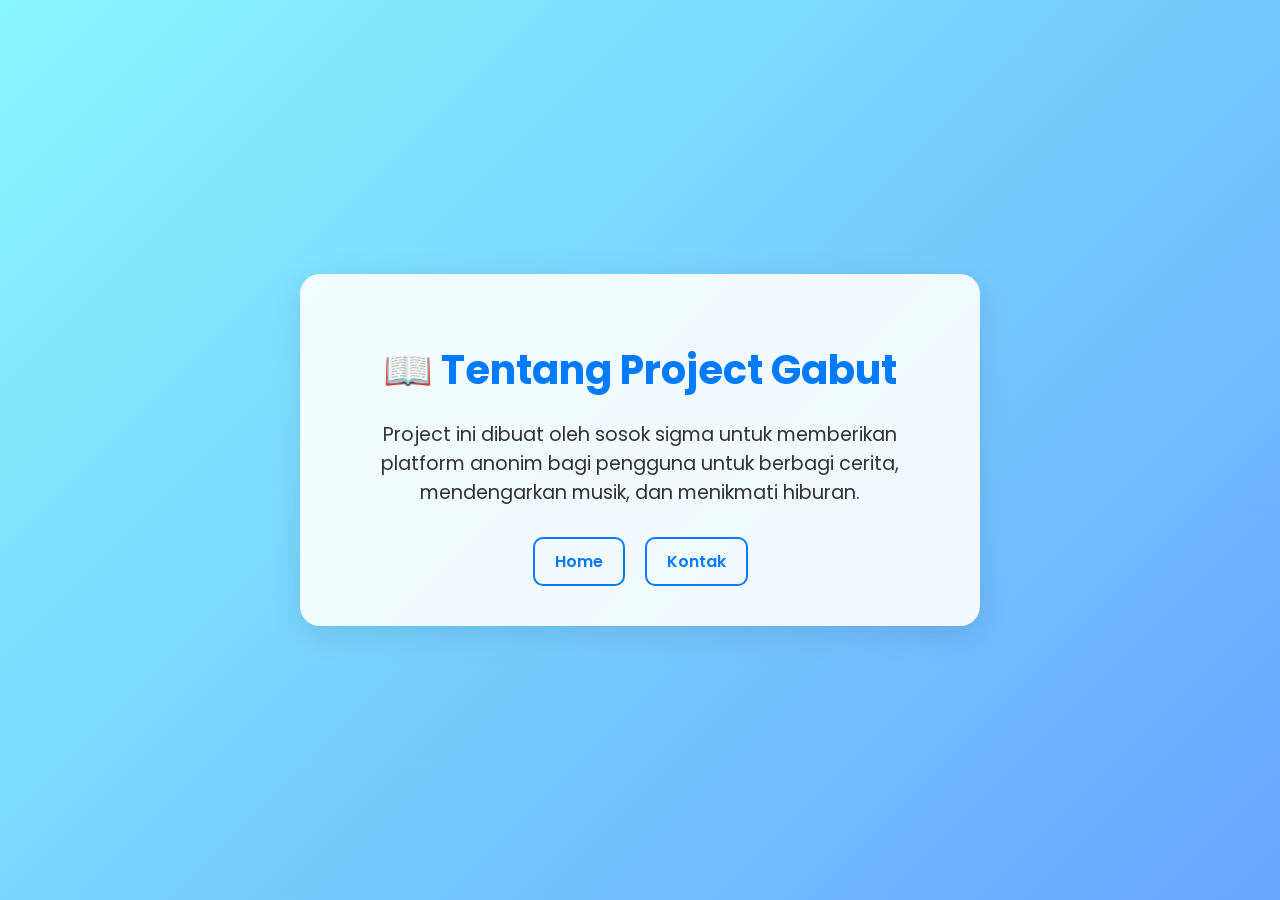
==== about.html @ a97febc4 "Add about and contact pages, update navigation links" ====
<!DOCTYPE html>
<html lang="id">
<head>
  <meta charset="UTF-8">
  <meta name="viewport" content="width=device-width, initial-scale=1.0">
  <title>About - Project Gabut</title>
  <link href="https://fonts.googleapis.com/css2?family=Poppins:wght@400;600&display=swap" rel="stylesheet">
  <style>
    body {
      font-family: "Poppins", sans-serif;
      background: linear-gradient(135deg, #89f7fe, #66a6ff);
      color: #333;
      display: flex;
      justify-content: center;
      align-items: center;
      min-height: 100vh;
      margin: 0;
      text-align: center;
    }
    .about-container {
      background: rgba(255, 255, 255, 0.9);
      padding: 40px;
      border-radius: 20px;
      box-shadow: 0 8px 32px rgba(0, 0, 0, 0.1);
      max-width: 600px;
      width: 90%;
    }
    h1 {
      color: #007bff;
      font-size: 2.5em;
      margin-bottom: 20px;
    }
    p {
      font-size: 1.2em;
      margin-bottom: 30px;
    }
    .nav-links {
      display: flex;
      justify-content: center;
      gap: 20px;
      flex-wrap: wrap;
    }
    .nav-links a {
      text-decoration: none;
      color: #007bff;
      font-weight: 600;
      padding: 10px 20px;
      border: 2px solid #007bff;
      border-radius: 10px;
      transition: all 0.3s ease;
    }
    .nav-links a:hover {
      background: #007bff;
      color: white;
    }
  </style>
</head>
<body>
  <div class="about-container">
    <h1>📖 Tentang Project Gabut</h1>
    <p>Project ini dibuat oleh sosok sigma untuk memberikan platform anonim bagi pengguna untuk berbagi cerita, mendengarkan musik, dan menikmati hiburan.</p>
    <div class="nav-links">
      <a href="home.html">Home</a>
      <a href="contact.html">Kontak</a>
    </div>
  </div>
</body>
</html>
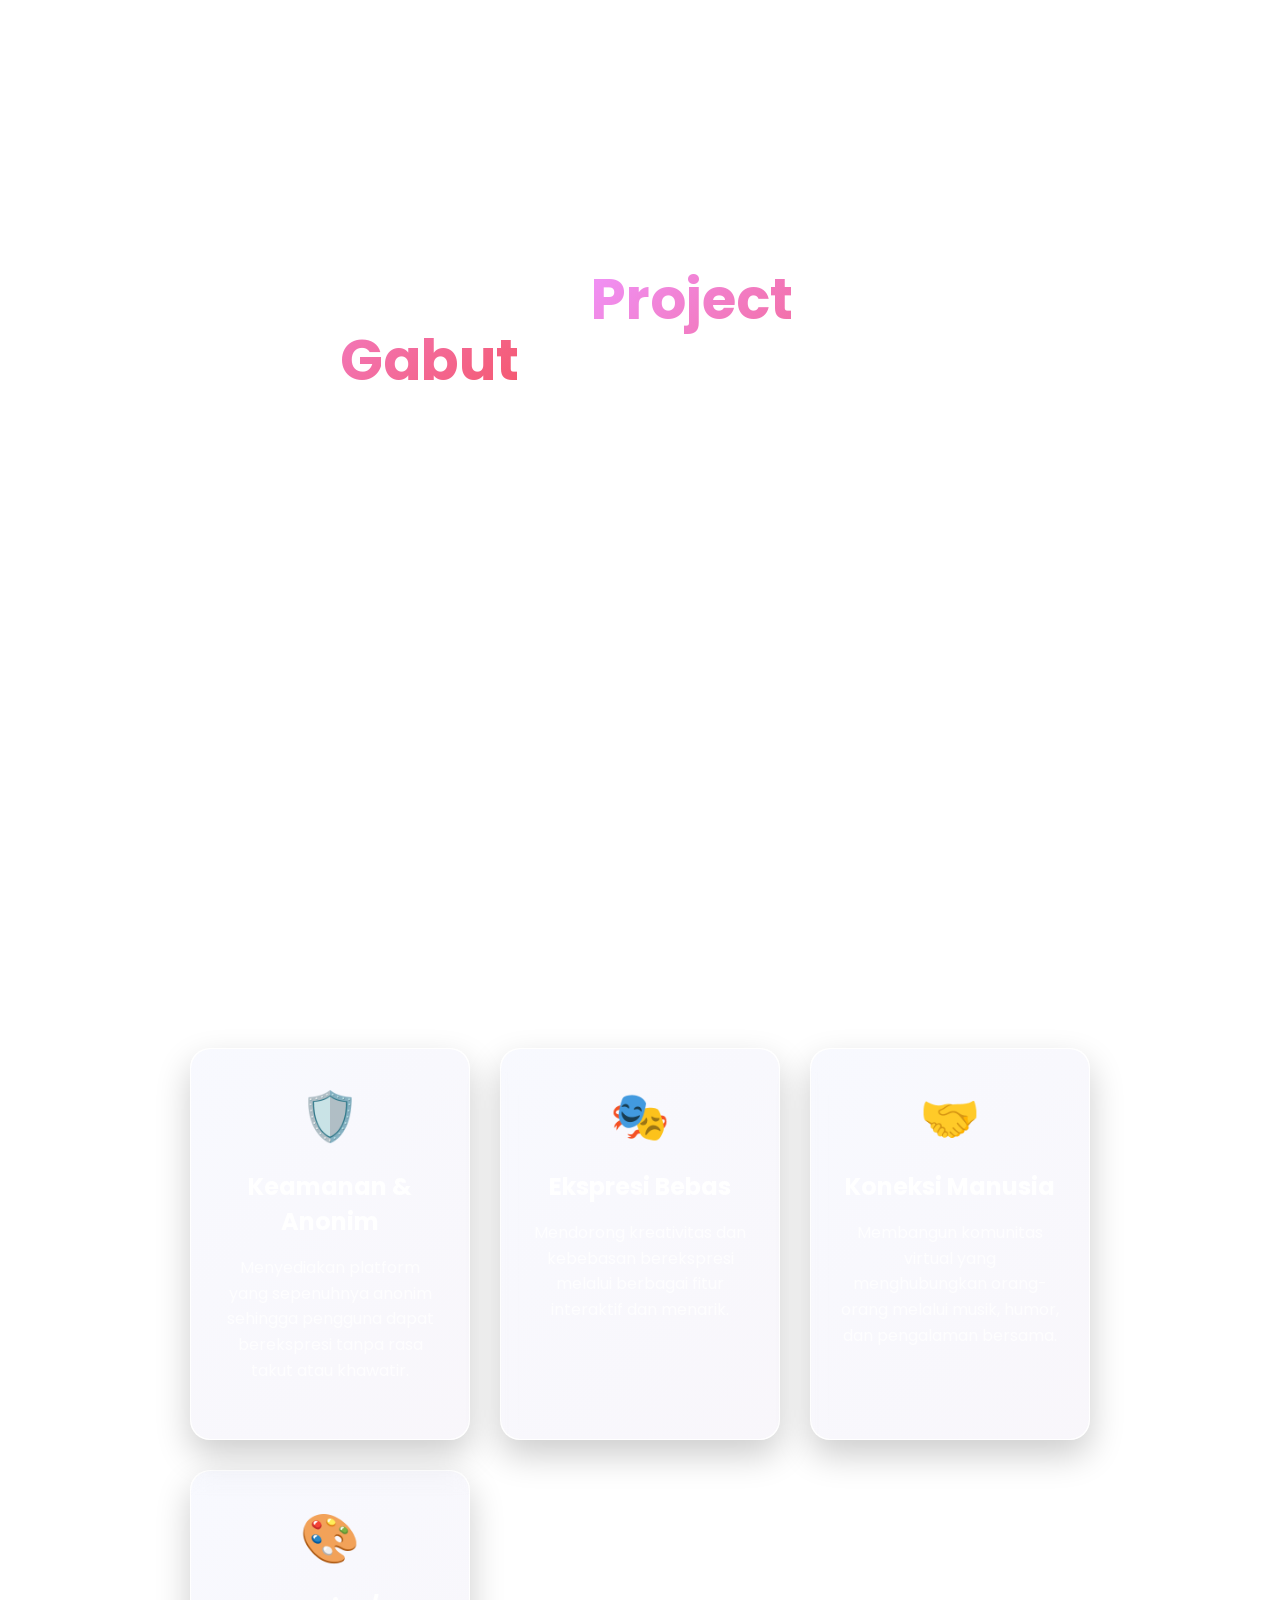
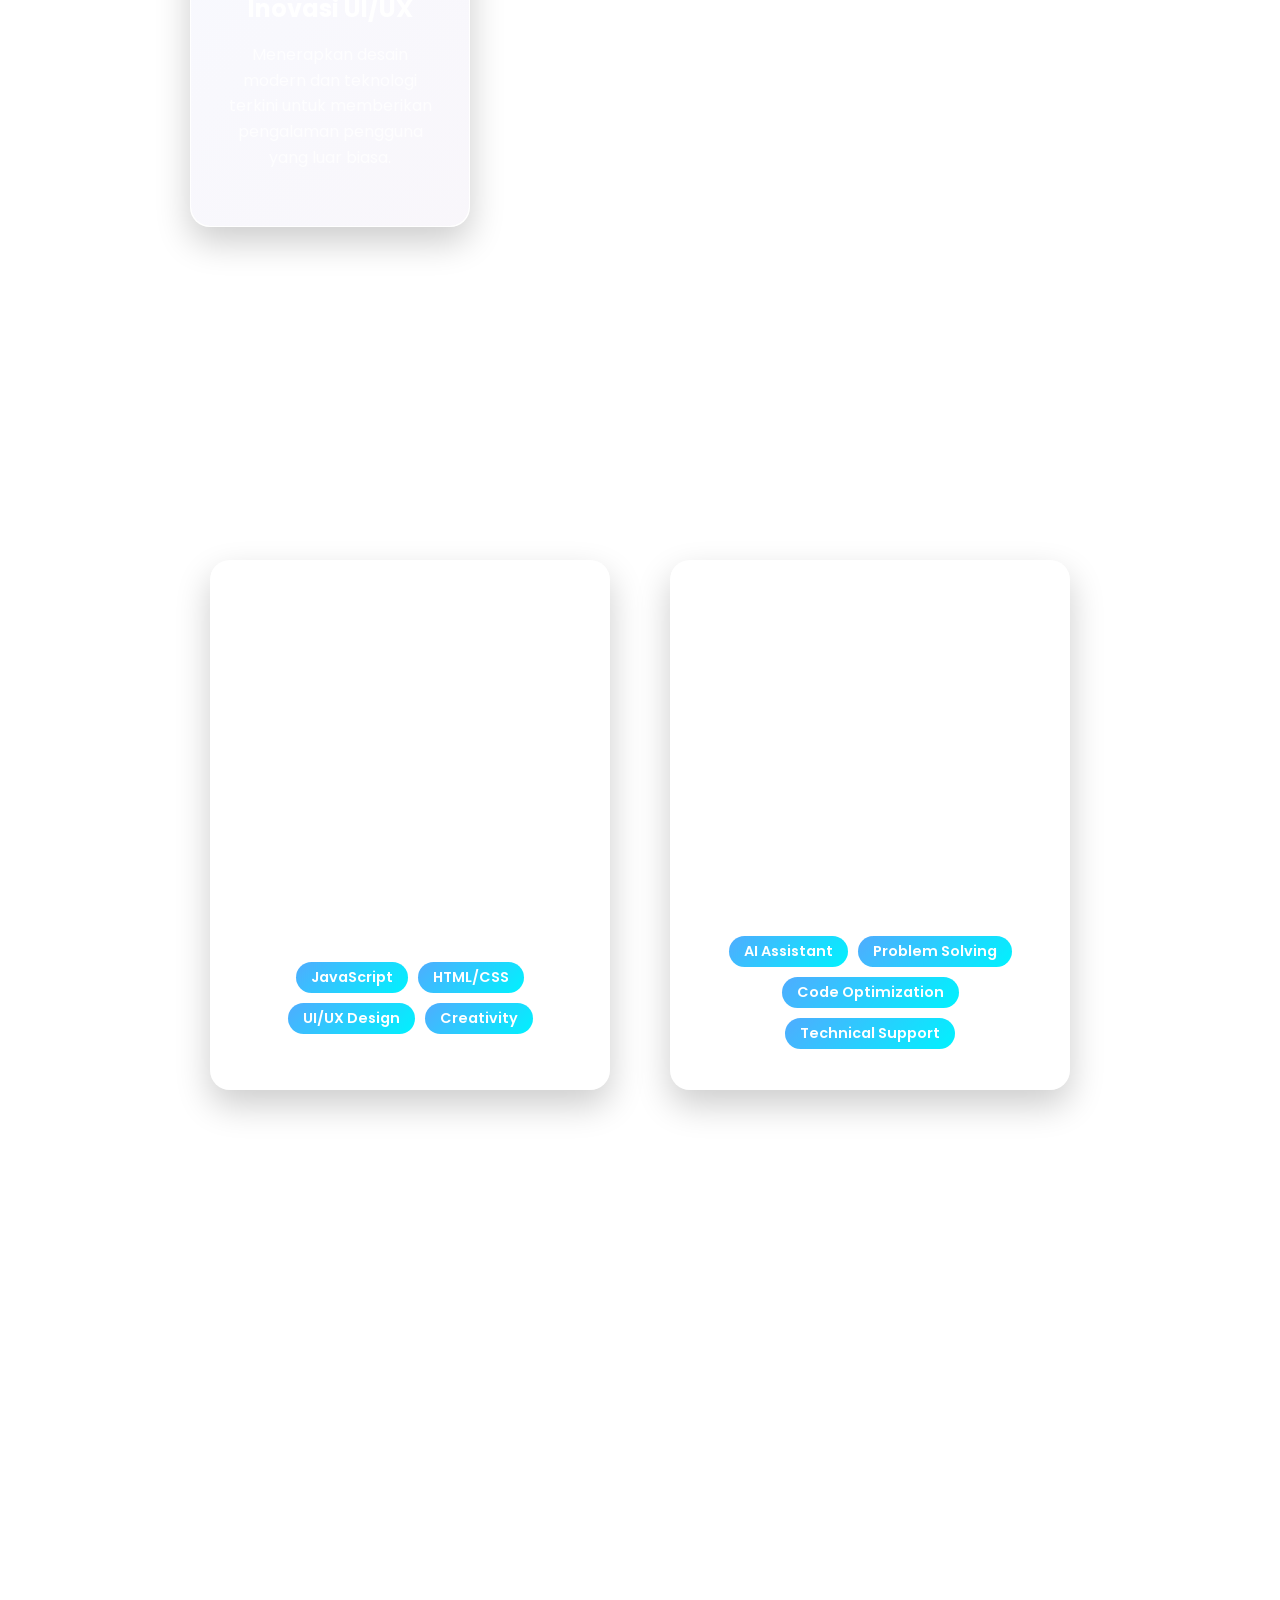
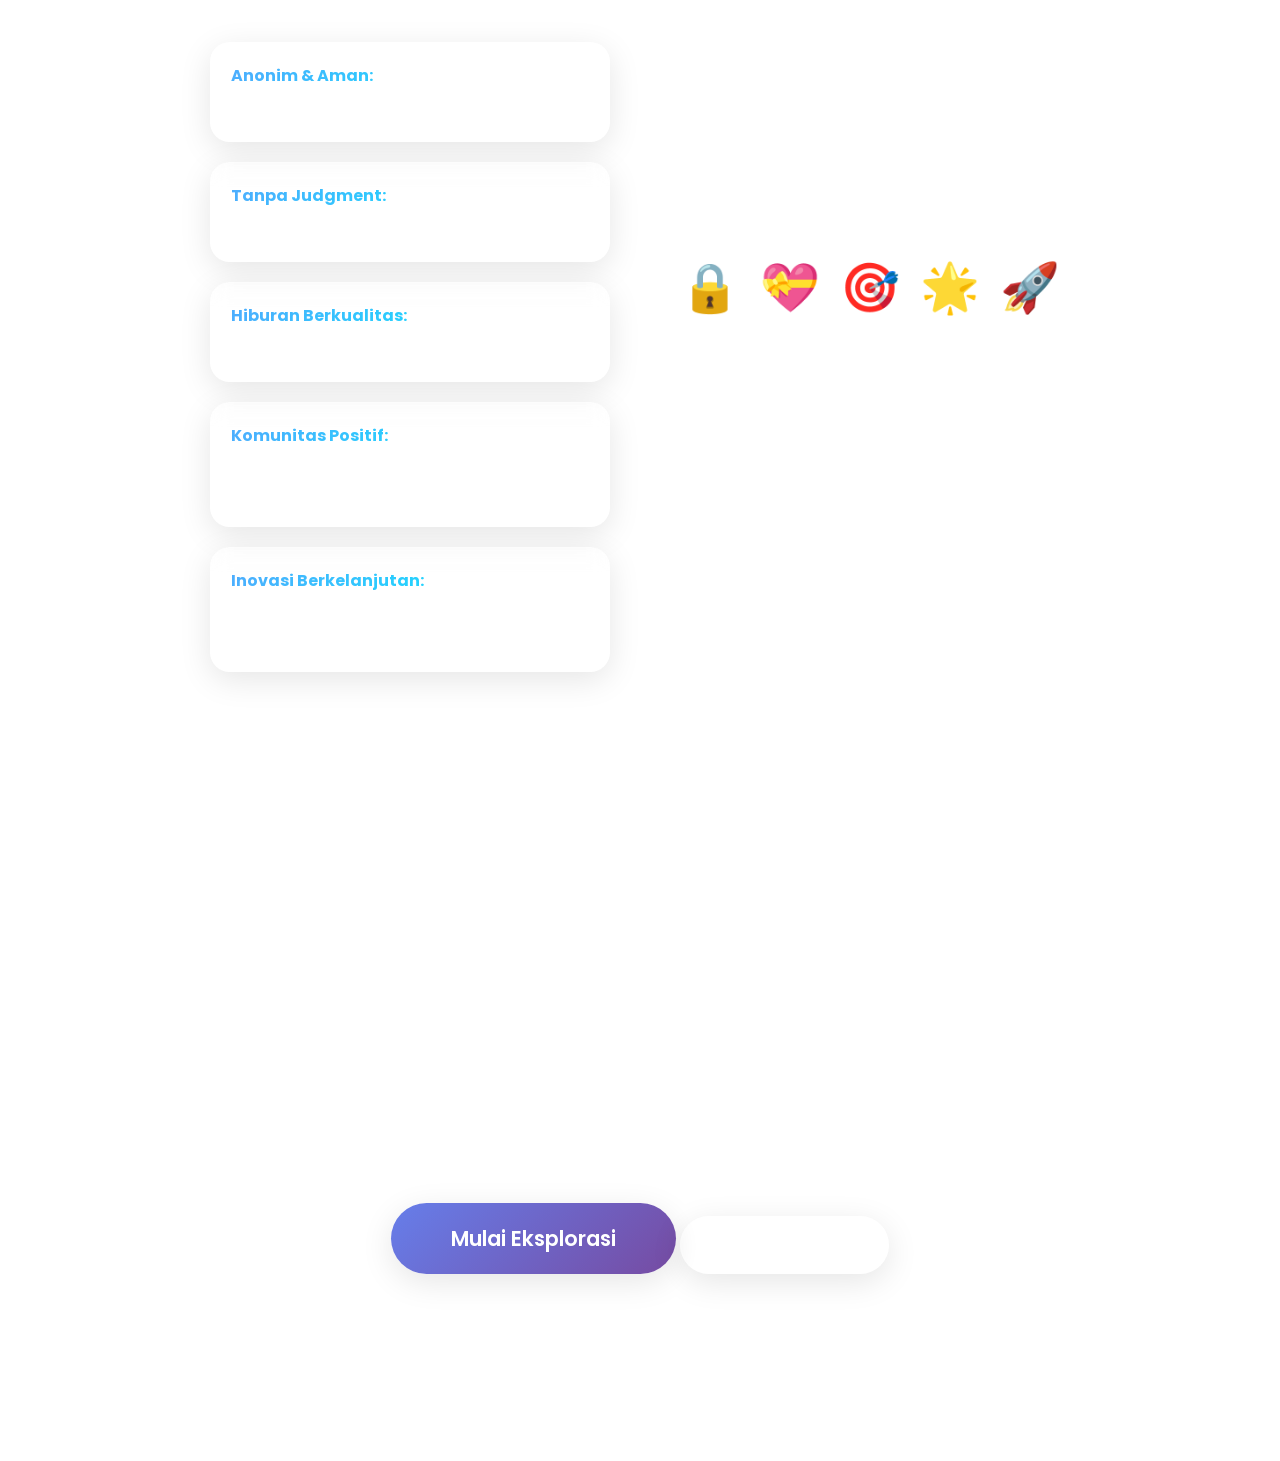
==== commit 13748293: "Update project with new pages" ====
--- a/about.html
+++ b/about.html
@@ -5,64 +5,209 @@
   <meta name="viewport" content="width=device-width, initial-scale=1.0">
   <title>About - Project Gabut</title>
   <link href="https://fonts.googleapis.com/css2?family=Poppins:wght@400;600&display=swap" rel="stylesheet">
-  <style>
-    body {
-      font-family: "Poppins", sans-serif;
-      background: linear-gradient(135deg, #89f7fe, #66a6ff);
-      color: #333;
-      display: flex;
-      justify-content: center;
-      align-items: center;
-      min-height: 100vh;
-      margin: 0;
-      text-align: center;
-    }
-    .about-container {
-      background: rgba(255, 255, 255, 0.9);
-      padding: 40px;
-      border-radius: 20px;
-      box-shadow: 0 8px 32px rgba(0, 0, 0, 0.1);
-      max-width: 600px;
-      width: 90%;
-    }
-    h1 {
-      color: #007bff;
-      font-size: 2.5em;
-      margin-bottom: 20px;
-    }
-    p {
-      font-size: 1.2em;
-      margin-bottom: 30px;
-    }
-    .nav-links {
-      display: flex;
-      justify-content: center;
-      gap: 20px;
-      flex-wrap: wrap;
-    }
-    .nav-links a {
-      text-decoration: none;
-      color: #007bff;
-      font-weight: 600;
-      padding: 10px 20px;
-      border: 2px solid #007bff;
-      border-radius: 10px;
-      transition: all 0.3s ease;
-    }
-    .nav-links a:hover {
-      background: #007bff;
-      color: white;
-    }
-  </style>
+  <link rel="stylesheet" href="styles.css">
 </head>
 <body>
-  <div class="about-container">
-    <h1>📖 Tentang Project Gabut</h1>
-    <p>Project ini dibuat oleh sosok sigma untuk memberikan platform anonim bagi pengguna untuk berbagi cerita, mendengarkan musik, dan menikmati hiburan.</p>
-    <div class="nav-links">
-      <a href="home.html">Home</a>
-      <a href="contact.html">Kontak</a>
+  <!-- Background Video -->
+  <video id="bg-video" autoplay muted loop style="display: none;">
+    <source src="Videos/kntl.webm" type="video/webm">
+    <source src="Videos/kntl.mp4" type="video/mp4">
+  </video>
+
+  <!-- Background Music -->
+  <audio id="bg-music" loop autoplay style="display: none;">
+    <source src="Music/DJ MALU MALU BOY.mp3" type="audio/mpeg">
+  </audio>
+
+  <!-- Floating Particles -->
+  <div class="particles">
+    <div class="particle"></div>
+    <div class="particle"></div>
+    <div class="particle"></div>
+    <div class="particle"></div>
+    <div class="particle"></div>
+    <div class="particle"></div>
+    <div class="particle"></div>
+    <div class="particle"></div>
+    <div class="particle"></div>
+    <div class="particle"></div>
+  </div>
+
+  <div class="container">
+    <!-- Hero Section -->
+    <div class="about-hero">
+      <div class="about-hero-content">
+        <h1 class="about-hero-title">Tentang <span class="highlight">Project Gabut</span></h1>
+        <p class="about-hero-subtitle">Platform anonim untuk curhat, musik, dan hiburan. Temukan tempat untuk berekspresi bebas!</p>
+      </div>
     </div>
+
+    <!-- Navigation -->
+    <nav class="main-nav">
+      <ul>
+        <li><a href="home.html">Home</a></li>
+        <li><a href="index.html">Aplikasi Utama</a></li>
+        <li><a href="games.html">Games</a></li>
+        <li><a href="contact.html">Kontak</a></li>
+      </ul>
+    </nav>
+
+    <!-- Mission Section -->
+    <section class="mission-section">
+      <h2>Misi Kami</h2>
+      <div class="mission-cards">
+        <div class="mission-card">
+          <div class="mission-icon">🛡️</div>
+          <h3>Keamanan & Anonim</h3>
+          <p>Menyediakan platform yang sepenuhnya anonim sehingga pengguna dapat berekspresi tanpa rasa takut atau khawatir.</p>
+        </div>
+        <div class="mission-card">
+          <div class="mission-icon">🎭</div>
+          <h3>Ekspresi Bebas</h3>
+          <p>Mendorong kreativitas dan kebebasan berekspresi melalui berbagai fitur interaktif dan menarik.</p>
+        </div>
+        <div class="mission-card">
+          <div class="mission-icon">🤝</div>
+          <h3>Koneksi Manusia</h3>
+          <p>Membangun komunitas virtual yang menghubungkan orang-orang melalui musik, humor, dan pengalaman bersama.</p>
+        </div>
+        <div class="mission-card">
+          <div class="mission-icon">🎨</div>
+          <h3>Inovasi UI/UX</h3>
+          <p>Menerapkan desain modern dan teknologi terkini untuk memberikan pengalaman pengguna yang luar biasa.</p>
+        </div>
+      </div>
+    </section>
+
+    <!-- Team Section -->
+    <section class="team-section">
+      <h2>Tim di Balik Layar</h2>
+      <div class="team-grid">
+        <div class="team-member">
+          <div class="member-avatar">
+            <div class="avatar-placeholder">Σ</div>
+          </div>
+          <div class="member-info">
+            <h3>Sosok Sigma</h3>
+            <p class="member-role">Founder & Developer</p>
+            <p class="member-bio">Seorang developer yang percaya bahwa teknologi harus membuat hidup lebih menyenangkan. Ahli dalam menciptakan pengalaman digital yang unik dan bermakna.</p>
+            <div class="member-skills">
+              <span class="skill">JavaScript</span>
+              <span class="skill">HTML/CSS</span>
+              <span class="skill">UI/UX Design</span>
+              <span class="skill">Creativity</span>
+            </div>
+          </div>
+        </div>
+        <div class="team-member">
+          <div class="member-avatar">
+            <div class="avatar-placeholder">B</div>
+          </div>
+          <div class="member-info">
+            <h3>Blackbox</h3>
+            <p class="member-role">Co-Developer & AI Assistant</p>
+            <p class="member-bio">Assist AI yang membantu dalam pengembangan dan pengelolaan website. Ahli dalam coding, debugging, dan optimasi performa.</p>
+            <div class="member-skills">
+              <span class="skill">AI Assistant</span>
+              <span class="skill">Problem Solving</span>
+              <span class="skill">Code Optimization</span>
+              <span class="skill">Technical Support</span>
+            </div>
+          </div>
+        </div>
+      </div>
+    </section>
+
+    <!-- Values Section -->
+    <section class="values-section">
+      <h2>Nilai-Nilai Kami</h2>
+      <div class="values-content">
+        <div class="values-text">
+          <h3>Kenapa Project Gabut Berbeda?</h3>
+          <ul class="values-list">
+            <li><strong>Anonim & Aman:</strong> Privasi pengguna adalah prioritas utama</li>
+            <li><strong>Tanpa Judgment:</strong> Ruang bebas untuk berekspresi apa adanya</li>
+            <li><strong>Hiburan Berkualitas:</strong> Konten yang menghibur dan bermakna</li>
+            <li><strong>Komunitas Positif:</strong> Mendorong interaksi yang sehat dan mendukung</li>
+            <li><strong>Inovasi Berkelanjutan:</strong> Selalu berkembang untuk memberikan yang terbaik</li>
+          </ul>
+        </div>
+        <div class="values-visual">
+          <div class="value-icons">
+            <div class="value-icon">🔒</div>
+            <div class="value-icon">💝</div>
+            <div class="value-icon">🎯</div>
+            <div class="value-icon">🌟</div>
+            <div class="value-icon">🚀</div>
+          </div>
+        </div>
+      </div>
+    </section>
+
+    <!-- CTA Section -->
+    <section class="cta-section">
+      <h2>Bergabunglah dengan Komunitas Kami</h2>
+      <p>Jadilah bagian dari perjalanan Project Gabut. Temukan tempatmu di dunia digital yang penuh warna!</p>
+      <div class="cta-buttons">
+        <a href="index.html" class="cta-button primary large">Mulai Eksplorasi</a>
+        <a href="contact.html" class="cta-button secondary">Hubungi Kami</a>
+      </div>
+    </section>
   </div>
+
+  <script>
+    // Background Music Persistence
+    const bgMusic = document.getElementById('bg-music');
+    const currentTime = sessionStorage.getItem('bgMusicTime');
+    const isPlaying = sessionStorage.getItem('bgMusicPlaying') === 'true';
+
+    if (currentTime) {
+      bgMusic.currentTime = parseFloat(currentTime);
+    } else {
+      bgMusic.currentTime = 40;
+    }
+
+    if (isPlaying) {
+      bgMusic.play().catch(() => {});
+    }
+
+    // Save music state when page unloads
+    window.addEventListener('beforeunload', () => {
+      sessionStorage.setItem('bgMusicTime', bgMusic.currentTime);
+      sessionStorage.setItem('bgMusicPlaying', !bgMusic.paused);
+    });
+
+    // Animate elements on scroll
+    function handleScroll() {
+      const elements = document.querySelectorAll('.mission-card, .showcase-item, .team-member, .story-stat');
+      elements.forEach(el => {
+        const rect = el.getBoundingClientRect();
+        if (rect.top < window.innerHeight - 100) {
+          el.style.opacity = '1';
+          el.style.transform = 'translateY(0)';
+        }
+      });
+    }
+
+    // Initialize animations
+    window.addEventListener('load', () => {
+      handleScroll();
+    });
+
+    window.addEventListener('scroll', handleScroll);
+
+    // Smooth scroll for anchor links
+    document.querySelectorAll('a[href^="#"]').forEach(anchor => {
+      anchor.addEventListener('click', function (e) {
+        e.preventDefault();
+        const target = document.querySelector(this.getAttribute('href'));
+        if (target) {
+          target.scrollIntoView({
+            behavior: 'smooth'
+          });
+        }
+      });
+    });
+  </script>
 </body>
 </html>
--- a/styles.css
+++ b/styles.css
@@ -0,0 +1,2368 @@
+:root {
+  --primary-gradient: linear-gradient(135deg, #667eea 0%, #764ba2 100%);
+  --secondary-gradient: linear-gradient(135deg, #f093fb 0%, #f5576c 100%);
+  --accent-gradient: linear-gradient(135deg, #4facfe 0%, #00f2fe 100%);
+  --glass-bg: rgba(255, 255, 255, 0.1);
+  --glass-border: rgba(255, 255, 255, 0.2);
+  --shadow-light: 0 8px 32px rgba(0, 0, 0, 0.1);
+  --shadow-dark: 0 15px 35px rgba(0, 0, 0, 0.2);
+  --text-primary: #ffffff;
+  --text-secondary: rgba(255, 255, 255, 0.8);
+  --border-radius: 20px;
+  --transition: all 0.4s cubic-bezier(0.175, 0.885, 0.32, 1.275);
+}
+
+* {
+  box-sizing: border-box;
+}
+
+/* Emoji/Unicode character styling - prevent gradient clipping */
+.icon,
+.feature-icon,
+.floating-element,
+.mission-icon,
+.preview-icon,
+.method-icon,
+.contact-icon,
+.social-icon,
+.member-avatar .avatar-placeholder,
+.value-icon,
+.stat-number,
+.story-stat .stat-number,
+h1::after,
+.floating-element::before,
+.preview-icon,
+.testimonial-icon,
+.cta-icon {
+  background: none !important;
+  -webkit-background-clip: unset !important;
+  background-clip: unset !important;
+  -webkit-text-fill-color: unset !important;
+  color: #ffffff !important;
+  text-shadow: none !important;
+  opacity: 1 !important;
+}
+
+/* Force emoji color - only specific elements */
+.emoji,
+.icon,
+.floating-icons .icon,
+.feature-card .feature-icon,
+.mission-card .mission-icon,
+.showcase-item .preview-icon,
+.values-visual .value-icon,
+.contact-hero-visual .contact-icon,
+.method-card .method-icon,
+.social-link .social-icon,
+.response-item .response-icon,
+.stats-section .stat-number,
+.floating-element,
+.preview-icon,
+.mission-icon,
+.method-icon,
+.contact-icon,
+.social-icon,
+.value-icon,
+.feature-icon {
+  color: #ffffff !important;
+  background: none !important;
+  -webkit-text-fill-color: #ffffff !important;
+  font-family: "Segoe UI Emoji", "Segoe UI Symbol", "Apple Color Emoji", "Noto Color Emoji", sans-serif !important;
+}
+
+/* Fix h1, h2, h3 headings with gradient text */
+h1, h2, h3, h4, h5, h6 {
+  -webkit-text-fill-color: initial !important;
+  background: none !important;
+}
+
+#bg-video {
+  position: fixed;
+  top: 0;
+  left: 0;
+  width: 100%;
+  height: 100%;
+  object-fit: cover;
+  z-index: -2;
+  pointer-events: none;
+}
+
+body {
+  font-family: "Poppins", sans-serif;
+  background: url('Ambatublow.jpg') no-repeat center center fixed;
+  background-size: cover;
+  color: var(--text-primary);
+  display: flex;
+  justify-content: center;
+  align-items: flex-start;
+  min-height: 100vh;
+  margin: 0;
+  padding: 20px;
+  overflow-x: hidden;
+}
+
+body::before {
+  content: '';
+  position: fixed;
+  top: 0;
+  left: 0;
+  width: 100%;
+  height: 100%;
+  background: url('data:image/svg+xml,<svg xmlns="http://www.w3.org/2000/svg" viewBox="0 0 100 100"><defs><pattern id="grain" width="100" height="100" patternUnits="userSpaceOnUse"><circle cx="25" cy="25" r="1" fill="rgba(255,255,255,0.1)"/><circle cx="75" cy="75" r="1" fill="rgba(255,255,255,0.05)"/><circle cx="50" cy="10" r="0.5" fill="rgba(255,255,255,0.08)"/></pattern></defs><rect width="100" height="100" fill="url(%23grain)"/></svg>');
+  pointer-events: none;
+  z-index: -1;
+}
+
+/* Floating Particles */
+.particles {
+  position: fixed;
+  top: 0;
+  left: 0;
+  width: 100%;
+  height: 100%;
+  pointer-events: none;
+  z-index: -1;
+  overflow: hidden;
+}
+
+.particle {
+  position: absolute;
+  background: rgba(255, 255, 255, 0.1);
+  border-radius: 50%;
+  animation: float 10s linear infinite;
+}
+
+.particle:nth-child(1) { width: 4px; height: 4px; left: 10%; animation-delay: 0s; }
+.particle:nth-child(2) { width: 6px; height: 6px; left: 20%; animation-delay: 1s; }
+.particle:nth-child(3) { width: 3px; height: 3px; left: 30%; animation-delay: 2s; }
+.particle:nth-child(4) { width: 5px; height: 5px; left: 40%; animation-delay: 3s; }
+.particle:nth-child(5) { width: 4px; height: 4px; left: 50%; animation-delay: 4s; }
+.particle:nth-child(6) { width: 7px; height: 7px; left: 60%; animation-delay: 5s; }
+.particle:nth-child(7) { width: 3px; height: 3px; left: 70%; animation-delay: 6s; }
+.particle:nth-child(8) { width: 5px; height: 5px; left: 80%; animation-delay: 7s; }
+.particle:nth-child(9) { width: 4px; height: 4px; left: 90%; animation-delay: 8s; }
+.particle:nth-child(10) { width: 6px; height: 6px; left: 15%; animation-delay: 9s; }
+
+@keyframes float {
+  0% { transform: translateY(100vh) rotate(0deg); opacity: 0; }
+  10% { opacity: 1; }
+  90% { opacity: 1; }
+  100% { transform: translateY(-100px) rotate(360deg); opacity: 0; }
+}
+
+.container {
+  max-width: 900px;
+  width: 100%;
+  display: flex;
+  flex-direction: column;
+  align-items: center;
+  justify-content: flex-start;
+  gap: 20px;
+  min-height: 100vh;
+  padding: 20px;
+  position: relative;
+  z-index: 6;
+}
+
+.judul-situs {
+  background: var(--glass-bg);
+  backdrop-filter: blur(10px);
+  -webkit-backdrop-filter: blur(10px);
+  border: 1px solid var(--glass-border);
+  border-radius: var(--border-radius);
+  box-shadow: var(--shadow-dark);
+  padding: 50px;
+  text-align: center;
+  animation: slideIn 0.8s ease-out;
+  position: relative;
+  overflow: hidden;
+  width: 100%;
+  max-width: 900px;
+}
+
+.judul-situs::before {
+  content: '';
+  position: absolute;
+  top: 0;
+  left: -100%;
+  width: 100%;
+  height: 100%;
+  background: var(--accent-gradient);
+  opacity: 0.05;
+  animation: shimmer 3s ease-in-out infinite;
+}
+
+@keyframes slideIn {
+  from {
+    opacity: 0;
+    transform: translateY(50px) scale(0.95);
+  }
+  to {
+    opacity: 1;
+    transform: translateY(0) scale(1);
+  }
+}
+
+@keyframes shimmer {
+  0% { left: -100%; }
+  100% { left: 100%; }
+}
+
+.judul-situs h1 {
+  background: var(--secondary-gradient);
+  -webkit-background-clip: text;
+  -webkit-text-fill-color: transparent;
+  background-clip: text;
+  font-size: 3em;
+  font-weight: 700;
+  margin-bottom: 30px;
+  text-shadow: 0 2px 10px rgba(0, 0, 0, 0.3);
+  position: relative;
+}
+
+.judul-situs p {
+  margin-top: 8px;
+  font-size: 14px;
+  color: var(--text-secondary);
+}
+
+nav ul {
+  list-style: none;
+  padding: 0;
+  margin: 10px 0 0 0;
+  display: flex;
+  gap: 20px;
+  justify-content: center;
+}
+
+nav li {
+  display: inline;
+}
+
+nav a {
+  text-decoration: none;
+  color: var(--text-secondary);
+  font-weight: 600;
+  padding: 5px 10px;
+  border-radius: 5px;
+  transition: background-color 0.3s ease;
+}
+
+nav a:hover {
+  background-color: rgba(255, 255, 255, 0.1);
+}
+
+.main-content {
+  display: flex;
+  flex-direction: column;
+  align-items: center;
+  justify-content: flex-start;
+  gap: 20px;
+  width: 100%;
+  max-width: 900px;
+}
+
+/* ===== Animasi muncul halus ===== */
+@keyframes fadeIn {
+  from {
+    opacity: 0;
+    transform: translateY(20px);
+  }
+  to {
+    opacity: 1;
+    transform: translateY(0);
+  }
+}
+
+.container {
+  animation: fadeIn 1s ease-in-out;
+}
+
+/* ===== Music Player Styles ===== */
+.music-player {
+  background: var(--glass-bg);
+  backdrop-filter: blur(10px);
+  -webkit-backdrop-filter: blur(10px);
+  border: 1px solid var(--glass-border);
+  border-radius: var(--border-radius);
+  padding: 30px;
+  width: 100%;
+  max-width: 500px;
+  display: flex;
+  flex-direction: column;
+  box-shadow: var(--shadow-dark);
+  position: relative;
+  overflow: hidden;
+  animation: fadeIn 1s ease-in-out;
+}
+
+.music-player::before {
+  content: '';
+  position: absolute;
+  top: 0;
+  left: 0;
+  right: 0;
+  bottom: 0;
+  background: var(--accent-gradient);
+  opacity: 0.05;
+  z-index: -1;
+  border-radius: var(--border-radius);
+}
+
+.music-header {
+  text-align: center;
+  margin-bottom: 20px;
+  border-bottom: 1px solid var(--glass-border);
+  padding-bottom: 15px;
+}
+
+.music-header h3 {
+  background: var(--accent-gradient);
+  -webkit-background-clip: text;
+  -webkit-text-fill-color: transparent;
+  background-clip: text;
+  font-size: 1.5em;
+  font-weight: 700;
+  margin: 0;
+  text-shadow: 0 2px 10px rgba(0, 0, 0, 0.3);
+}
+
+.music-controls {
+  display: flex;
+  justify-content: center;
+  gap: 20px;
+  margin-bottom: 20px;
+}
+
+.control-btn {
+  background: var(--accent-gradient);
+  color: white;
+  border: none;
+  border-radius: 50%;
+  width: 60px;
+  height: 60px;
+  font-size: 24px;
+  cursor: pointer;
+  transition: var(--transition);
+  box-shadow: var(--shadow-light);
+  position: relative;
+  overflow: hidden;
+}
+
+.control-btn::before {
+  content: '';
+  position: absolute;
+  top: 0;
+  left: -100%;
+  width: 100%;
+  height: 100%;
+  background: linear-gradient(90deg, transparent, rgba(255,255,255,0.2), transparent);
+  transition: left 0.5s ease;
+}
+
+.control-btn:hover::before {
+  left: 100%;
+}
+
+.control-btn:hover {
+  transform: scale(1.1);
+  box-shadow: 0 10px 30px rgba(79, 172, 254, 0.4);
+}
+
+.music-info {
+  text-align: center;
+  margin-bottom: 20px;
+}
+
+#track-title {
+  background: var(--secondary-gradient);
+  -webkit-background-clip: text;
+  -webkit-text-fill-color: transparent;
+  background-clip: text;
+  font-size: 1.2em;
+  font-weight: 700;
+  margin-bottom: 8px;
+  text-shadow: 0 2px 10px rgba(0, 0, 0, 0.3);
+}
+
+#track-artist {
+  color: var(--text-secondary);
+  font-size: 1em;
+}
+
+.progress-container {
+  position: relative;
+  margin-bottom: 20px;
+}
+
+.progress-bar {
+  width: 100%;
+  height: 6px;
+  background: var(--glass-border);
+  border-radius: 10px;
+  overflow: hidden;
+}
+
+.progress-bar::after {
+  content: '';
+  display: block;
+  height: 100%;
+  background: var(--accent-gradient);
+  width: var(--progress);
+}
+
+.progress-slider {
+  position: absolute;
+  top: 0;
+  left: 0;
+  width: 100%;
+  height: 100%;
+  opacity: 0;
+  cursor: pointer;
+}
+
+.volume-container {
+  display: flex;
+  align-items: center;
+  gap: 10px;
+  margin-bottom: 20px;
+}
+
+.volume-slider {
+  flex: 1;
+  height: 6px;
+  background: var(--glass-border);
+  border-radius: 10px;
+  outline: none;
+  -webkit-appearance: none;
+  appearance: none;
+}
+
+.volume-slider::-webkit-slider-thumb {
+  -webkit-appearance: none;
+  appearance: none;
+  width: 20px;
+  height: 20px;
+  background: var(--accent-gradient);
+  border-radius: 50%;
+  cursor: pointer;
+  box-shadow: 0 2px 6px rgba(0, 0, 0, 0.2);
+}
+
+.volume-slider::-moz-range-thumb {
+  width: 20px;
+  height: 20px;
+  background: var(--accent-gradient);
+  border-radius: 50%;
+  cursor: pointer;
+  box-shadow: 0 2px 6px rgba(0, 0, 0, 0.2);
+  border: none;
+}
+
+.playlist {
+  margin-top: 20px;
+  text-align: center;
+}
+
+.playlist h4 {
+  background: var(--secondary-gradient);
+  -webkit-background-clip: text;
+  -webkit-text-fill-color: transparent;
+  background-clip: text;
+  font-size: 1.2em;
+  font-weight: 700;
+  margin-bottom: 10px;
+  text-shadow: 0 2px 10px rgba(0, 0, 0, 0.3);
+}
+
+.playlist ul {
+  list-style: none;
+  padding: 0;
+  margin: 0;
+}
+
+.playlist li {
+  padding: 8px 0;
+  cursor: pointer;
+  transition: color 0.3s ease;
+  color: var(--text-secondary);
+}
+
+.playlist li:hover {
+  color: var(--text-primary);
+}
+
+.playlist li.active {
+  color: var(--text-primary);
+  font-weight: 700;
+}
+
+/* Joke Generator Styles */
+.joke-container {
+  background: var(--glass-bg);
+  backdrop-filter: blur(10px);
+  -webkit-backdrop-filter: blur(10px);
+  border: 1px solid var(--glass-border);
+  border-radius: var(--border-radius);
+  padding: 30px;
+  width: 100%;
+  max-width: 500px;
+  display: flex;
+  flex-direction: column;
+  box-shadow: var(--shadow-dark);
+  position: relative;
+  overflow: hidden;
+  animation: fadeIn 1s ease-in-out;
+}
+
+.joke-container::before {
+  content: '';
+  position: absolute;
+  top: 0;
+  left: 0;
+  right: 0;
+  bottom: 0;
+  background: var(--primary-gradient);
+  opacity: 0.05;
+  z-index: -1;
+  border-radius: var(--border-radius);
+}
+
+.joke-header {
+  text-align: center;
+  margin-bottom: 20px;
+  border-bottom: 1px solid var(--glass-border);
+  padding-bottom: 15px;
+}
+
+.joke-header h3 {
+  background: var(--primary-gradient);
+  -webkit-background-clip: text;
+  -webkit-text-fill-color: transparent;
+  background-clip: text;
+  font-size: 1.5em;
+  font-weight: 700;
+  margin: 0;
+  text-shadow: 0 2px 10px rgba(0, 0, 0, 0.3);
+}
+
+.joke-content {
+  text-align: center;
+}
+
+#joke-text {
+  background: var(--secondary-gradient);
+  -webkit-background-clip: text;
+  -webkit-text-fill-color: transparent;
+  background-clip: text;
+  font-size: 1.1em;
+  font-weight: 600;
+  margin-bottom: 20px;
+  min-height: 60px;
+  display: flex;
+  align-items: center;
+  justify-content: center;
+  text-shadow: 0 2px 10px rgba(0, 0, 0, 0.3);
+}
+
+#get-joke-btn {
+  background: var(--primary-gradient);
+  color: white;
+  border: none;
+  border-radius: 25px;
+  padding: 12px 30px;
+  font-size: 16px;
+  font-weight: 600;
+  cursor: pointer;
+  transition: var(--transition);
+  box-shadow: var(--shadow-light);
+  position: relative;
+  overflow: hidden;
+}
+
+#get-joke-btn::before {
+  content: '';
+  position: absolute;
+  top: 0;
+  left: -100%;
+  width: 100%;
+  height: 100%;
+  background: linear-gradient(90deg, transparent, rgba(255,255,255,0.2), transparent);
+  transition: left 0.5s ease;
+}
+
+#get-joke-btn:hover::before {
+  left: 100%;
+}
+
+#get-joke-btn:hover {
+  transform: translateY(-2px);
+  box-shadow: 0 10px 30px rgba(79, 172, 254, 0.4);
+}
+
+/* Confess Menu Styles */
+.confess-container {
+  background: var(--glass-bg);
+  backdrop-filter: blur(10px);
+  -webkit-backdrop-filter: blur(10px);
+  border: 1px solid var(--glass-border);
+  border-radius: var(--border-radius);
+  padding: 30px;
+  width: 100%;
+  max-width: 500px;
+  display: flex;
+  flex-direction: column;
+  box-shadow: var(--shadow-dark);
+  position: relative;
+  overflow: hidden;
+  animation: fadeIn 1s ease-in-out;
+}
+
+.confess-container::before {
+  content: '';
+  position: absolute;
+  top: 0;
+  left: 0;
+  right: 0;
+  bottom: 0;
+  background: var(--secondary-gradient);
+  opacity: 0.05;
+  z-index: -1;
+  border-radius: var(--border-radius);
+}
+
+.confess-header {
+  text-align: center;
+  margin-bottom: 20px;
+  border-bottom: 1px solid var(--glass-border);
+  padding-bottom: 15px;
+}
+
+.confess-header h3 {
+  background: var(--secondary-gradient);
+  -webkit-background-clip: text;
+  -webkit-text-fill-color: transparent;
+  background-clip: text;
+  font-size: 1.5em;
+  font-weight: 700;
+  margin: 0;
+  text-shadow: 0 2px 10px rgba(0, 0, 0, 0.3);
+}
+
+.confess-input-container {
+  margin-bottom: 20px;
+}
+
+#confess-input {
+  width: 100%;
+  padding: 15px;
+  border: 1px solid var(--glass-border);
+  border-radius: 15px;
+  background: rgba(255, 255, 255, 0.1);
+  color: var(--text-primary);
+  font-family: inherit;
+  font-size: 16px;
+  resize: vertical;
+  outline: none;
+  transition: border-color 0.3s ease;
+}
+
+#confess-input:focus {
+  border-color: var(--accent-gradient);
+}
+
+#submit-confess-btn {
+  background: var(--secondary-gradient);
+  color: white;
+  border: none;
+  border-radius: 25px;
+  padding: 12px 30px;
+  font-size: 16px;
+  font-weight: 600;
+  cursor: pointer;
+  transition: var(--transition);
+  box-shadow: var(--shadow-light);
+  position: relative;
+  overflow: hidden;
+  align-self: flex-end;
+}
+
+#submit-confess-btn::before {
+  content: '';
+  position: absolute;
+  top: 0;
+  left: -100%;
+  width: 100%;
+  height: 100%;
+  background: linear-gradient(90deg, transparent, rgba(255,255,255,0.2), transparent);
+  transition: left 0.5s ease;
+}
+
+#submit-confess-btn:hover::before {
+  left: 100%;
+}
+
+#submit-confess-btn:hover {
+  transform: translateY(-2px);
+  box-shadow: 0 10px 30px rgba(245, 101, 101, 0.4);
+}
+
+.confess-list {
+  max-height: 300px;
+  overflow-y: auto;
+  border: 1px solid var(--glass-border);
+  border-radius: 15px;
+  padding: 15px;
+  background: rgba(255, 255, 255, 0.05);
+}
+
+.confession-item {
+  background: rgba(255, 255, 255, 0.1);
+  border-radius: 10px;
+  padding: 15px;
+  margin-bottom: 10px;
+  border: 1px solid var(--glass-border);
+}
+
+.confession-item .timestamp {
+  font-size: 0.8em;
+  color: var(--text-secondary);
+  margin-top: 10px;
+}
+
+/* Game List Styles */
+.game-list {
+  display: grid;
+  grid-template-columns: repeat(auto-fit, minmax(300px, 1fr));
+  gap: 20px;
+  width: 100%;
+  max-width: 900px;
+}
+
+.game-card {
+  background: var(--glass-bg);
+  backdrop-filter: blur(10px);
+  -webkit-backdrop-filter: blur(10px);
+  border: 1px solid var(--glass-border);
+  border-radius: var(--border-radius);
+  padding: 30px;
+  transition: var(--transition);
+  box-shadow: var(--shadow-dark);
+  position: relative;
+  overflow: hidden;
+  animation: fadeIn 1s ease-in-out;
+}
+
+.game-card::before {
+  content: '';
+  position: absolute;
+  top: 0;
+  left: 0;
+  right: 0;
+  bottom: 0;
+  background: var(--accent-gradient);
+  opacity: 0.05;
+  z-index: -1;
+  border-radius: var(--border-radius);
+}
+
+.game-card:hover {
+  transform: translateY(-5px);
+  box-shadow: 0 15px 35px rgba(0, 0, 0, 0.3);
+}
+
+.game-card h3 {
+  background: var(--secondary-gradient);
+  -webkit-background-clip: text;
+  -webkit-text-fill-color: transparent;
+  background-clip: text;
+  font-size: 1.5em;
+  font-weight: 700;
+  margin-bottom: 15px;
+  text-shadow: 0 2px 10px rgba(0, 0, 0, 0.3);
+}
+
+.game-card p {
+  color: var(--text-secondary);
+  margin-bottom: 20px;
+  line-height: 1.6;
+}
+
+.game-card a {
+  display: inline-block;
+  text-decoration: none;
+  background: var(--accent-gradient);
+  color: white;
+  padding: 12px 30px;
+  border-radius: 25px;
+  font-weight: 600;
+  transition: var(--transition);
+  box-shadow: var(--shadow-light);
+  position: relative;
+  overflow: hidden;
+}
+
+.game-card a::before {
+  content: '';
+  position: absolute;
+  top: 0;
+  left: -100%;
+  width: 100%;
+  height: 100%;
+  background: linear-gradient(90deg, transparent, rgba(255,255,255,0.2), transparent);
+  transition: left 0.5s ease;
+}
+
+.game-card a:hover::before {
+  left: 100%;
+}
+
+.game-card a:hover {
+  transform: translateY(-2px);
+  box-shadow: 0 10px 30px rgba(79, 172, 254, 0.4);
+}
+
+/* Contact Info Styles */
+.contact-info {
+  margin-bottom: 20px;
+  padding: 20px;
+  background: rgba(255, 255, 255, 0.1);
+  border-radius: 15px;
+  border: 1px solid var(--glass-border);
+}
+
+.contact-info p {
+  margin: 0;
+  font-size: 1.1em;
+  color: var(--text-primary);
+}
+
+.contact-info strong {
+  color: var(--text-primary);
+}
+
+/* ===== Home Page Styles ===== */
+
+/* Hero Section */
+.hero-section {
+  display: flex;
+  align-items: center;
+  justify-content: space-between;
+  min-height: 80vh;
+  padding: 60px 0;
+  gap: 40px;
+  animation: fadeIn 1.5s ease-out;
+}
+
+.hero-content {
+  flex: 1;
+  max-width: 600px;
+}
+
+.hero-title {
+  font-size: 4em;
+  font-weight: 700;
+  margin-bottom: 20px;
+  line-height: 1.1;
+}
+
+.hero-title .highlight {
+  background: var(--secondary-gradient);
+  -webkit-background-clip: text;
+  -webkit-text-fill-color: transparent;
+  background-clip: text;
+}
+
+.hero-subtitle {
+  font-size: 1.3em;
+  color: var(--text-secondary);
+  margin-bottom: 40px;
+  line-height: 1.6;
+}
+
+.hero-buttons {
+  display: flex;
+  gap: 20px;
+  flex-wrap: wrap;
+}
+
+.hero-visual {
+  flex: 1;
+  display: flex;
+  justify-content: center;
+  align-items: center;
+}
+
+.floating-icons {
+  position: relative;
+  width: 300px;
+  height: 300px;
+}
+
+.icon {
+  position: absolute;
+  font-size: 3em;
+  animation: floatIcon 6s ease-in-out infinite;
+  opacity: 0.8;
+}
+
+.icon.music { top: 10%; left: 10%; animation-delay: 0s; }
+.icon.joke { top: 10%; right: 10%; animation-delay: 1.5s; }
+.icon.confess { bottom: 10%; left: 10%; animation-delay: 3s; }
+.icon.game { bottom: 10%; right: 10%; animation-delay: 4.5s; }
+
+@keyframes floatIcon {
+  0%, 100% { transform: translateY(0) rotate(0deg); }
+  50% { transform: translateY(-20px) rotate(10deg); }
+}
+
+/* Main Navigation */
+.main-nav {
+  margin: 40px 0;
+  text-align: center;
+}
+
+.main-nav ul {
+  display: flex;
+  justify-content: center;
+  gap: 30px;
+  list-style: none;
+  padding: 0;
+  margin: 0;
+}
+
+.main-nav a {
+  text-decoration: none;
+  color: var(--text-secondary);
+  font-weight: 600;
+  padding: 10px 20px;
+  border-radius: 25px;
+  transition: var(--transition);
+  background: rgba(255, 255, 255, 0.1);
+  backdrop-filter: blur(10px);
+  border: 1px solid var(--glass-border);
+}
+
+.main-nav a:hover {
+  background: var(--accent-gradient);
+  color: white;
+  transform: translateY(-2px);
+  box-shadow: 0 10px 30px rgba(79, 172, 254, 0.4);
+}
+
+/* Features Section */
+.features-section {
+  padding: 80px 0;
+  text-align: center;
+}
+
+.features-section h2 {
+  font-size: 2.5em;
+  margin-bottom: 60px;
+  background: var(--primary-gradient);
+  -webkit-background-clip: text;
+  -webkit-text-fill-color: transparent;
+  background-clip: text;
+}
+
+.features-grid {
+  display: grid;
+  grid-template-columns: repeat(auto-fit, minmax(350px, 1fr));
+  gap: 30px;
+  max-width: 1200px;
+  margin: 0 auto;
+}
+
+.feature-card {
+  background: var(--glass-bg);
+  backdrop-filter: blur(10px);
+  -webkit-backdrop-filter: blur(10px);
+  border: 1px solid var(--glass-border);
+  border-radius: var(--border-radius);
+  padding: 40px 30px;
+  transition: var(--transition);
+  box-shadow: var(--shadow-dark);
+  position: relative;
+  overflow: hidden;
+  opacity: 0;
+  transform: translateY(50px);
+  animation: fadeInUp 0.8s ease-out forwards;
+}
+
+.feature-card:nth-child(1) { animation-delay: 0.1s; }
+.feature-card:nth-child(2) { animation-delay: 0.2s; }
+.feature-card:nth-child(3) { animation-delay: 0.3s; }
+.feature-card:nth-child(4) { animation-delay: 0.4s; }
+.feature-card:nth-child(5) { animation-delay: 0.5s; }
+.feature-card:nth-child(6) { animation-delay: 0.6s; }
+
+.feature-card::before {
+  content: '';
+  position: absolute;
+  top: 0;
+  left: 0;
+  right: 0;
+  bottom: 0;
+  background: var(--accent-gradient);
+  opacity: 0.05;
+  z-index: -1;
+  border-radius: var(--border-radius);
+}
+
+.feature-card:hover {
+  transform: translateY(-10px);
+  box-shadow: 0 20px 40px rgba(0, 0, 0, 0.3);
+}
+
+.feature-icon {
+  font-size: 3em;
+  margin-bottom: 20px;
+}
+
+.feature-card h3 {
+  font-size: 1.5em;
+  margin-bottom: 15px;
+  background: var(--secondary-gradient);
+  -webkit-background-clip: text;
+  -webkit-text-fill-color: transparent;
+  background-clip: text;
+}
+
+.feature-card p {
+  color: var(--text-secondary);
+  line-height: 1.6;
+}
+
+/* Stats Section */
+.stats-section {
+  padding: 80px 0;
+  text-align: center;
+  background: rgba(255, 255, 255, 0.05);
+  border-radius: 30px;
+  margin: 60px 0;
+}
+
+.stats-section h2 {
+  font-size: 2.5em;
+  margin-bottom: 60px;
+  background: var(--accent-gradient);
+  -webkit-background-clip: text;
+  -webkit-text-fill-color: transparent;
+  background-clip: text;
+}
+
+.stats-grid {
+  display: grid;
+  grid-template-columns: repeat(auto-fit, minmax(200px, 1fr));
+  gap: 40px;
+  max-width: 1000px;
+  margin: 0 auto;
+}
+
+.stat-item {
+  opacity: 0;
+  transform: translateY(50px);
+  animation: fadeInUp 0.8s ease-out forwards;
+}
+
+.stat-item:nth-child(1) { animation-delay: 0.1s; }
+.stat-item:nth-child(2) { animation-delay: 0.2s; }
+.stat-item:nth-child(3) { animation-delay: 0.3s; }
+.stat-item:nth-child(4) { animation-delay: 0.4s; }
+
+.stat-number {
+  font-size: 3em;
+  font-weight: 700;
+  background: var(--primary-gradient);
+  -webkit-background-clip: text;
+  -webkit-text-fill-color: transparent;
+  background-clip: text;
+  margin-bottom: 10px;
+}
+
+.stat-label {
+  font-size: 1.1em;
+  color: var(--text-secondary);
+  font-weight: 600;
+}
+
+/* Testimonials Section */
+.testimonials-section {
+  padding: 80px 0;
+  text-align: center;
+}
+
+.testimonials-section h2 {
+  font-size: 2.5em;
+  margin-bottom: 60px;
+  background: var(--secondary-gradient);
+  -webkit-background-clip: text;
+  -webkit-text-fill-color: transparent;
+  background-clip: text;
+}
+
+.testimonials-grid {
+  display: grid;
+  grid-template-columns: repeat(auto-fit, minmax(300px, 1fr));
+  gap: 30px;
+  max-width: 1000px;
+  margin: 0 auto;
+}
+
+.testimonial-card {
+  background: var(--glass-bg);
+  backdrop-filter: blur(10px);
+  -webkit-backdrop-filter: blur(10px);
+  border: 1px solid var(--glass-border);
+  border-radius: var(--border-radius);
+  padding: 30px;
+  transition: var(--transition);
+  box-shadow: var(--shadow-dark);
+  position: relative;
+  overflow: hidden;
+  opacity: 0;
+  transform: translateY(50px);
+  animation: fadeInUp 0.8s ease-out forwards;
+}
+
+.testimonial-card:nth-child(1) { animation-delay: 0.1s; }
+.testimonial-card:nth-child(2) { animation-delay: 0.2s; }
+.testimonial-card:nth-child(3) { animation-delay: 0.3s; }
+
+.testimonial-card::before {
+  content: '';
+  position: absolute;
+  top: 0;
+  left: 0;
+  right: 0;
+  bottom: 0;
+  background: var(--primary-gradient);
+  opacity: 0.05;
+  z-index: -1;
+  border-radius: var(--border-radius);
+}
+
+.testimonial-card:hover {
+  transform: translateY(-5px);
+  box-shadow: 0 15px 35px rgba(0, 0, 0, 0.3);
+}
+
+.testimonial-content {
+  font-size: 1.1em;
+  font-style: italic;
+  color: var(--text-primary);
+  margin-bottom: 20px;
+  line-height: 1.6;
+}
+
+.testimonial-author {
+  font-weight: 600;
+  color: var(--text-secondary);
+}
+
+/* CTA Section */
+.cta-section {
+  padding: 80px 0;
+  text-align: center;
+  background: rgba(255, 255, 255, 0.05);
+  border-radius: 30px;
+  margin: 60px 0;
+}
+
+.cta-section h2 {
+  font-size: 2.5em;
+  margin-bottom: 20px;
+  background: var(--accent-gradient);
+  -webkit-background-clip: text;
+  -webkit-text-fill-color: transparent;
+  background-clip: text;
+}
+
+.cta-section p {
+  font-size: 1.2em;
+  color: var(--text-secondary);
+  margin-bottom: 40px;
+  max-width: 600px;
+  margin-left: auto;
+  margin-right: auto;
+}
+
+/* CTA Buttons */
+.cta-button {
+  display: inline-block;
+  text-decoration: none;
+  padding: 15px 40px;
+  border-radius: 50px;
+  font-weight: 600;
+  font-size: 1.1em;
+  transition: var(--transition);
+  box-shadow: var(--shadow-light);
+  position: relative;
+  overflow: hidden;
+}
+
+.cta-button.primary {
+  background: var(--primary-gradient);
+  color: white;
+}
+
+.cta-button.secondary {
+  background: rgba(255, 255, 255, 0.1);
+  color: var(--text-primary);
+  border: 1px solid var(--glass-border);
+}
+
+.cta-button.large {
+  padding: 20px 60px;
+  font-size: 1.3em;
+}
+
+.cta-button::before {
+  content: '';
+  position: absolute;
+  top: 0;
+  left: -100%;
+  width: 100%;
+  height: 100%;
+  background: linear-gradient(90deg, transparent, rgba(255,255,255,0.2), transparent);
+  transition: left 0.5s ease;
+}
+
+.cta-button:hover::before {
+  left: 100%;
+}
+
+.cta-button:hover {
+  transform: translateY(-3px);
+  box-shadow: 0 15px 35px rgba(0, 0, 0, 0.3);
+}
+
+/* Animations */
+@keyframes fadeInUp {
+  from {
+    opacity: 0;
+    transform: translateY(50px);
+  }
+  to {
+    opacity: 1;
+    transform: translateY(0);
+  }
+}
+
+/* Responsive Design */
+@media (max-width: 768px) {
+  .container {
+    padding: 10px;
+  }
+
+  .judul-situs {
+    padding: 30px 20px;
+  }
+
+  .judul-situs h1 {
+    font-size: 2.5em;
+  }
+
+  nav ul {
+    flex-direction: column;
+    gap: 10px;
+  }
+
+  .music-player,
+  .joke-container,
+  .confess-container,
+  .game-card {
+    max-width: 100%;
+    padding: 20px;
+  }
+
+  .music-controls {
+    gap: 15px;
+  }
+
+  .control-btn {
+    width: 50px;
+    height: 50px;
+    font-size: 20px;
+  }
+
+  .game-list {
+    grid-template-columns: 1fr;
+  }
+
+  /* Home Page Responsive */
+  .hero-section {
+    flex-direction: column;
+    text-align: center;
+    min-height: auto;
+    padding: 40px 0;
+  }
+
+  .hero-title {
+    font-size: 2.5em;
+  }
+
+  .hero-buttons {
+    justify-content: center;
+  }
+
+  .floating-icons {
+    width: 200px;
+    height: 200px;
+  }
+
+  .icon {
+    font-size: 2em;
+  }
+
+  .main-nav ul {
+    flex-direction: column;
+    gap: 15px;
+  }
+
+  .features-grid {
+    grid-template-columns: 1fr;
+  }
+
+  .stats-grid {
+    grid-template-columns: repeat(2, 1fr);
+    gap: 30px;
+  }
+
+  .testimonials-grid {
+    grid-template-columns: 1fr;
+  }
+
+  .stat-number {
+    font-size: 2em;
+  }
+
+  .features-section h2,
+  .stats-section h2,
+  .testimonials-section h2,
+  .cta-section h2 {
+    font-size: 2em;
+  }
+
+  /* About Page Responsive */
+  .about-hero {
+    flex-direction: column;
+    text-align: center;
+  }
+
+  .story-section {
+    flex-direction: column;
+  }
+
+  .mission-cards {
+    grid-template-columns: 1fr;
+  }
+
+  .showcase-grid {
+    grid-template-columns: 1fr;
+  }
+
+  .team-grid {
+    justify-content: center;
+  }
+
+  .values-content {
+    flex-direction: column;
+    text-align: center;
+  }
+
+  .value-icons {
+    justify-content: center;
+  }
+
+  /* Contact Page Responsive */
+  .contact-hero {
+    flex-direction: column;
+    text-align: center;
+  }
+
+  .methods-grid {
+    grid-template-columns: 1fr;
+  }
+
+  .faq-grid {
+    grid-template-columns: 1fr;
+  }
+
+  .social-links {
+    flex-direction: column;
+    align-items: center;
+  }
+
+  .response-info {
+    flex-direction: column;
+  }
+}
+
+/* ===== About Page Styles ===== */
+
+/* About Hero */
+.about-hero {
+  display: flex;
+  align-items: center;
+  justify-content: space-between;
+  min-height: 70vh;
+  padding: 60px 0;
+  gap: 40px;
+  animation: fadeIn 1.5s ease-out;
+}
+
+.about-hero-content {
+  flex: 1;
+  max-width: 600px;
+}
+
+.about-hero-title {
+  font-size: 3.5em;
+  font-weight: 700;
+  margin-bottom: 20px;
+  line-height: 1.1;
+}
+
+.about-hero-title .highlight {
+  background: var(--secondary-gradient);
+  -webkit-background-clip: text;
+  -webkit-text-fill-color: transparent;
+  background-clip: text;
+}
+
+.about-hero-subtitle {
+  font-size: 1.3em;
+  color: var(--text-secondary);
+  margin-bottom: 0;
+  line-height: 1.6;
+}
+
+.about-hero-visual {
+  flex: 1;
+  display: flex;
+  justify-content: center;
+  align-items: center;
+}
+
+.floating-elements {
+  position: relative;
+  width: 300px;
+  height: 300px;
+}
+
+.floating-element {
+  position: absolute;
+  font-size: 3em;
+  animation: floatIcon 8s ease-in-out infinite;
+  opacity: 0.8;
+}
+
+.floating-element.heart { top: 10%; left: 10%; animation-delay: 0s; }
+.floating-element.star { top: 10%; right: 10%; animation-delay: 2s; }
+.floating-element.music { bottom: 10%; left: 10%; animation-delay: 4s; }
+.floating-element.smile { bottom: 10%; right: 10%; animation-delay: 6s; }
+
+/* Story Section */
+.story-section {
+  display: flex;
+  align-items: center;
+  gap: 60px;
+  padding: 80px 0;
+  background: rgba(255, 255, 255, 0.05);
+  border-radius: 30px;
+  margin: 60px 0;
+}
+
+.story-content {
+  flex: 1;
+}
+
+.story-content h2 {
+  background: var(--primary-gradient);
+  -webkit-background-clip: text;
+  -webkit-text-fill-color: transparent;
+  background-clip: text;
+  font-size: 2.5em;
+  margin-bottom: 30px;
+}
+
+.story-content p {
+  color: var(--text-secondary);
+  line-height: 1.8;
+  margin-bottom: 20px;
+  font-size: 1.1em;
+}
+
+.story-visual {
+  flex: 1;
+  display: flex;
+  justify-content: center;
+}
+
+.story-stats {
+  display: flex;
+  flex-direction: column;
+  gap: 20px;
+}
+
+.story-stat {
+  background: var(--glass-bg);
+  backdrop-filter: blur(10px);
+  -webkit-backdrop-filter: blur(10px);
+  border: 1px solid var(--glass-border);
+  border-radius: var(--border-radius);
+  padding: 30px;
+  text-align: center;
+  box-shadow: var(--shadow-dark);
+  opacity: 0;
+  transform: translateY(50px);
+  animation: fadeInUp 0.8s ease-out forwards;
+}
+
+.story-stat:nth-child(1) { animation-delay: 0.1s; }
+.story-stat:nth-child(2) { animation-delay: 0.2s; }
+.story-stat:nth-child(3) { animation-delay: 0.3s; }
+
+.story-stat .stat-number {
+  font-size: 2.5em;
+  font-weight: 700;
+  background: var(--accent-gradient);
+  -webkit-background-clip: text;
+  -webkit-text-fill-color: transparent;
+  background-clip: text;
+  margin-bottom: 10px;
+}
+
+.story-stat .stat-label {
+  font-size: 1.1em;
+  color: var(--text-secondary);
+  font-weight: 600;
+}
+
+/* Mission Section */
+.mission-section {
+  padding: 80px 0;
+  text-align: center;
+}
+
+.mission-section h2 {
+  font-size: 2.5em;
+  margin-bottom: 60px;
+  background: var(--secondary-gradient);
+  -webkit-background-clip: text;
+  -webkit-text-fill-color: transparent;
+  background-clip: text;
+}
+
+.mission-cards {
+  display: grid;
+  grid-template-columns: repeat(auto-fit, minmax(280px, 1fr));
+  gap: 30px;
+  max-width: 1200px;
+  margin: 0 auto;
+}
+
+.mission-card {
+  background: var(--glass-bg);
+  backdrop-filter: blur(10px);
+  -webkit-backdrop-filter: blur(10px);
+  border: 1px solid var(--glass-border);
+  border-radius: var(--border-radius);
+  padding: 40px 30px;
+  transition: var(--transition);
+  box-shadow: var(--shadow-dark);
+  position: relative;
+  overflow: hidden;
+  opacity: 0;
+  transform: translateY(50px);
+  animation: fadeInUp 0.8s ease-out forwards;
+}
+
+.mission-card:nth-child(1) { animation-delay: 0.1s; }
+.mission-card:nth-child(2) { animation-delay: 0.2s; }
+.mission-card:nth-child(3) { animation-delay: 0.3s; }
+.mission-card:nth-child(4) { animation-delay: 0.4s; }
+
+.mission-card::before {
+  content: '';
+  position: absolute;
+  top: 0;
+  left: 0;
+  right: 0;
+  bottom: 0;
+  background: var(--primary-gradient);
+  opacity: 0.05;
+  z-index: -1;
+  border-radius: var(--border-radius);
+}
+
+.mission-card:hover {
+  transform: translateY(-10px);
+  box-shadow: 0 20px 40px rgba(0, 0, 0, 0.3);
+}
+
+.mission-icon {
+  font-size: 3em;
+  margin-bottom: 20px;
+}
+
+.mission-card h3 {
+  font-size: 1.5em;
+  margin-bottom: 15px;
+  background: var(--accent-gradient);
+  -webkit-background-clip: text;
+  -webkit-text-fill-color: transparent;
+  background-clip: text;
+}
+
+.mission-card p {
+  color: var(--text-secondary);
+  line-height: 1.6;
+}
+
+/* Features Showcase */
+.features-showcase {
+  padding: 80px 0;
+  text-align: center;
+}
+
+.features-showcase h2 {
+  font-size: 2.5em;
+  margin-bottom: 60px;
+  background: var(--primary-gradient);
+  -webkit-background-clip: text;
+  -webkit-text-fill-color: transparent;
+  background-clip: text;
+}
+
+.showcase-grid {
+  display: grid;
+  grid-template-columns: repeat(auto-fit, minmax(300px, 1fr));
+  gap: 40px;
+  max-width: 1200px;
+  margin: 0 auto;
+}
+
+.showcase-item {
+  background: var(--glass-bg);
+  backdrop-filter: blur(10px);
+  -webkit-backdrop-filter: blur(10px);
+  border: 1px solid var(--glass-border);
+  border-radius: var(--border-radius);
+  overflow: hidden;
+  transition: var(--transition);
+  box-shadow: var(--shadow-dark);
+  opacity: 0;
+  transform: translateY(50px);
+  animation: fadeInUp 0.8s ease-out forwards;
+}
+
+.showcase-item:nth-child(1) { animation-delay: 0.1s; }
+.showcase-item:nth-child(2) { animation-delay: 0.2s; }
+.showcase-item:nth-child(3) { animation-delay: 0.3s; }
+.showcase-item:nth-child(4) { animation-delay: 0.4s; }
+
+.showcase-item:hover {
+  transform: translateY(-10px);
+  box-shadow: 0 20px 40px rgba(0, 0, 0, 0.3);
+}
+
+.showcase-image {
+  padding: 40px;
+  background: rgba(255, 255, 255, 0.05);
+  display: flex;
+  justify-content: center;
+  align-items: center;
+}
+
+.feature-preview {
+  text-align: center;
+  background: var(--glass-bg);
+  backdrop-filter: blur(10px);
+  -webkit-backdrop-filter: blur(10px);
+  border: 1px solid var(--glass-border);
+  border-radius: var(--border-radius);
+  padding: 30px;
+  box-shadow: var(--shadow-light);
+}
+
+.preview-icon {
+  font-size: 3em;
+  margin-bottom: 15px;
+}
+
+.preview-title {
+  font-size: 1.2em;
+  font-weight: 600;
+  color: var(--text-primary);
+}
+
+.showcase-content {
+  padding: 30px;
+}
+
+.showcase-content h3 {
+  font-size: 1.5em;
+  margin-bottom: 15px;
+  background: var(--secondary-gradient);
+  -webkit-background-clip: text;
+  -webkit-text-fill-color: transparent;
+  background-clip: text;
+}
+
+.showcase-content p {
+  color: var(--text-secondary);
+  line-height: 1.6;
+}
+
+/* Team Section */
+.team-section {
+  padding: 80px 0;
+  text-align: center;
+}
+
+.team-section h2 {
+  font-size: 2.5em;
+  margin-bottom: 60px;
+  background: var(--accent-gradient);
+  -webkit-background-clip: text;
+  -webkit-text-fill-color: transparent;
+  background-clip: text;
+}
+
+.team-grid {
+  display: flex;
+  justify-content: center;
+  gap: 60px;
+  max-width: 1200px;
+  margin: 0 auto;
+  flex-wrap: wrap;
+}
+
+.team-member {
+  background: var(--glass-bg);
+  backdrop-filter: blur(10px);
+  -webkit-backdrop-filter: blur(10px);
+  border: 1px solid var(--glass-border);
+  border-radius: var(--border-radius);
+  padding: 40px;
+  max-width: 400px;
+  transition: var(--transition);
+  box-shadow: var(--shadow-dark);
+  opacity: 0;
+  transform: translateY(50px);
+  animation: fadeInUp 0.8s ease-out forwards;
+}
+
+.team-member:hover {
+  transform: translateY(-5px);
+  box-shadow: 0 15px 35px rgba(0, 0, 0, 0.3);
+}
+
+.member-avatar {
+  display: flex;
+  justify-content: center;
+  margin-bottom: 20px;
+}
+
+.avatar-placeholder {
+  width: 80px;
+  height: 80px;
+  background: var(--primary-gradient);
+  border-radius: 50%;
+  display: flex;
+  align-items: center;
+  justify-content: center;
+  font-size: 2em;
+  font-weight: 700;
+  color: white;
+}
+
+.member-info h3 {
+  font-size: 1.8em;
+  margin-bottom: 10px;
+  background: var(--secondary-gradient);
+  -webkit-background-clip: text;
+  -webkit-text-fill-color: transparent;
+  background-clip: text;
+}
+
+.member-role {
+  color: var(--text-secondary);
+  font-weight: 600;
+  margin-bottom: 20px;
+}
+
+.member-bio {
+  color: var(--text-secondary);
+  line-height: 1.6;
+  margin-bottom: 20px;
+}
+
+.member-skills {
+  display: flex;
+  flex-wrap: wrap;
+  gap: 10px;
+  justify-content: center;
+}
+
+.skill {
+  background: var(--accent-gradient);
+  color: white;
+  padding: 5px 15px;
+  border-radius: 20px;
+  font-size: 0.9em;
+  font-weight: 600;
+}
+
+/* Values Section */
+.values-section {
+  padding: 80px 0;
+  background: rgba(255, 255, 255, 0.05);
+  border-radius: 30px;
+  margin: 60px 0;
+}
+
+.values-section h2 {
+  text-align: center;
+  font-size: 2.5em;
+  margin-bottom: 60px;
+  background: var(--primary-gradient);
+  -webkit-background-clip: text;
+  -webkit-text-fill-color: transparent;
+  background-clip: text;
+}
+
+.values-content {
+  display: flex;
+  align-items: center;
+  gap: 60px;
+  max-width: 1200px;
+  margin: 0 auto;
+}
+
+.values-text {
+  flex: 1;
+}
+
+.values-text h3 {
+  font-size: 2em;
+  margin-bottom: 30px;
+  background: var(--secondary-gradient);
+  -webkit-background-clip: text;
+  -webkit-text-fill-color: transparent;
+  background-clip: text;
+}
+
+.values-list {
+  list-style: none;
+  padding: 0;
+}
+
+.values-list li {
+  margin-bottom: 20px;
+  padding: 20px;
+  background: var(--glass-bg);
+  backdrop-filter: blur(10px);
+  -webkit-backdrop-filter: blur(10px);
+  border: 1px solid var(--glass-border);
+  border-radius: var(--border-radius);
+  box-shadow: var(--shadow-light);
+}
+
+.values-list li strong {
+  color: var(--text-primary);
+  display: block;
+  margin-bottom: 8px;
+  background: var(--accent-gradient);
+  -webkit-background-clip: text;
+  -webkit-text-fill-color: transparent;
+  background-clip: text;
+}
+
+.values-visual {
+  flex: 1;
+  display: flex;
+  justify-content: center;
+}
+
+.value-icons {
+  display: flex;
+  flex-wrap: wrap;
+  gap: 20px;
+  justify-content: center;
+}
+
+.value-icon {
+  font-size: 3em;
+  animation: floatIcon 6s ease-in-out infinite;
+}
+
+.value-icon:nth-child(1) { animation-delay: 0s; }
+.value-icon:nth-child(2) { animation-delay: 1.5s; }
+.value-icon:nth-child(3) { animation-delay: 3s; }
+.value-icon:nth-child(4) { animation-delay: 4.5s; }
+.value-icon:nth-child(5) { animation-delay: 6s; }
+
+/* ===== Contact Page Styles ===== */
+
+/* Contact Hero */
+.contact-hero {
+  display: flex;
+  align-items: center;
+  justify-content: space-between;
+  min-height: 70vh;
+  padding: 60px 0;
+  gap: 40px;
+  animation: fadeIn 1.5s ease-out;
+}
+
+.contact-hero-content {
+  flex: 1;
+  max-width: 600px;
+}
+
+.contact-hero-title {
+  font-size: 3.5em;
+  font-weight: 700;
+  margin-bottom: 20px;
+  line-height: 1.1;
+}
+
+.contact-hero-title .highlight {
+  background: var(--primary-gradient);
+  -webkit-background-clip: text;
+  -webkit-text-fill-color: transparent;
+  background-clip: text;
+}
+
+.contact-hero-subtitle {
+  font-size: 1.3em;
+  color: var(--text-secondary);
+  margin-bottom: 0;
+  line-height: 1.6;
+}
+
+.contact-hero-visual {
+  flex: 1;
+  display: flex;
+  justify-content: center;
+  align-items: center;
+}
+
+.contact-icons {
+  display: flex;
+  gap: 30px;
+}
+
+.contact-icon {
+  font-size: 4em;
+  animation: pulse 2s ease-in-out infinite;
+}
+
+.contact-icon:nth-child(1) { animation-delay: 0s; }
+.contact-icon:nth-child(2) { animation-delay: 0.5s; }
+.contact-icon:nth-child(3) { animation-delay: 1s; }
+
+@keyframes pulse {
+  0%, 100% { transform: scale(1); }
+  50% { transform: scale(1.1); }
+}
+
+/* Contact Methods */
+.contact-methods {
+  padding: 80px 0;
+  text-align: center;
+}
+
+.contact-methods h2 {
+  font-size: 2.5em;
+  margin-bottom: 60px;
+  background: var(--secondary-gradient);
+  -webkit-background-clip: text;
+  -webkit-text-fill-color: transparent;
+  background-clip: text;
+}
+
+.methods-grid {
+  display: grid;
+  grid-template-columns: repeat(auto-fit, minmax(280px, 1fr));
+  gap: 30px;
+  max-width: 1200px;
+  margin: 0 auto;
+}
+
+.method-card {
+  background: var(--glass-bg);
+  backdrop-filter: blur(10px);
+  -webkit-backdrop-filter: blur(10px);
+  border: 1px solid var(--glass-border);
+  border-radius: var(--border-radius);
+  padding: 40px 30px;
+  transition: var(--transition);
+  box-shadow: var(--shadow-dark);
+  position: relative;
+  overflow: hidden;
+  opacity: 0;
+  transform: translateY(50px);
+  animation: fadeInUp 0.8s ease-out forwards;
+}
+
+.method-card:nth-child(1) { animation-delay: 0.1s; }
+.method-card:nth-child(2) { animation-delay: 0.2s; }
+.method-card:nth-child(3) { animation-delay: 0.3s; }
+.method-card:nth-child(4) { animation-delay: 0.4s; }
+
+.method-card::before {
+  content: '';
+  position: absolute;
+  top: 0;
+  left: 0;
+  right: 0;
+  bottom: 0;
+  background: var(--accent-gradient);
+  opacity: 0.05;
+  z-index: -1;
+  border-radius: var(--border-radius);
+}
+
+.method-card:hover {
+  transform: translateY(-10px);
+  box-shadow: 0 20px 40px rgba(0, 0, 0, 0.3);
+}
+
+.method-icon {
+  font-size: 3em;
+  margin-bottom: 20px;
+}
+
+.method-card h3 {
+  font-size: 1.5em;
+  margin-bottom: 15px;
+  background: var(--primary-gradient);
+  -webkit-background-clip: text;
+  -webkit-text-fill-color: transparent;
+  background-clip: text;
+}
+
+.method-card p {
+  color: var(--text-secondary);
+  line-height: 1.6;
+  margin-bottom: 20px;
+}
+
+.method-link {
+  display: inline-block;
+  color: var(--accent-gradient);
+  text-decoration: none;
+  font-weight: 600;
+  font-size: 1.1em;
+  padding: 10px 0;
+  border-bottom: 1px solid transparent;
+  transition: var(--transition);
+}
+
+.method-link:hover {
+  border-bottom-color: var(--accent-gradient);
+}
+
+/* Contact Form */
+.contact-form-section {
+  padding: 80px 0;
+  text-align: center;
+  background: rgba(255, 255, 255, 0.05);
+  border-radius: 30px;
+  margin: 60px 0;
+}
+
+.contact-form-section h2 {
+  font-size: 2.5em;
+  margin-bottom: 60px;
+  background: var(--accent-gradient);
+  -webkit-background-clip: text;
+  -webkit-text-fill-color: transparent;
+  background-clip: text;
+}
+
+.form-container {
+  max-width: 600px;
+  margin: 0 auto;
+}
+
+.contact-form {
+  text-align: left;
+}
+
+.form-group {
+  margin-bottom: 25px;
+}
+
+.form-group label {
+  display: block;
+  margin-bottom: 8px;
+  font-weight: 600;
+  color: var(--text-primary);
+}
+
+.form-group input,
+.form-group select,
+.form-group textarea {
+  width: 100%;
+  padding: 15px;
+  border: 1px solid var(--glass-border);
+  border-radius: 15px;
+  background: rgba(255, 255, 255, 0.1);
+  color: var(--text-primary);
+  font-family: inherit;
+  font-size: 16px;
+  outline: none;
+  transition: border-color 0.3s ease;
+}
+
+.form-group input:focus,
+.form-group select:focus,
+.form-group textarea:focus {
+  border-color: var(--accent-gradient);
+}
+
+.form-group textarea {
+  resize: vertical;
+  min-height: 120px;
+}
+
+.submit-btn {
+  background: var(--primary-gradient);
+  color: white;
+  border: none;
+  border-radius: 25px;
+  padding: 15px 40px;
+  font-size: 1.1em;
+  font-weight: 600;
+  cursor: pointer;
+  transition: var(--transition);
+  box-shadow: var(--shadow-light);
+  position: relative;
+  overflow: hidden;
+  width: 100%;
+}
+
+.submit-btn::before {
+  content: '';
+  position: absolute;
+  top: 0;
+  left: -100%;
+  width: 100%;
+  height: 100%;
+  background: linear-gradient(90deg, transparent, rgba(255,255,255,0.2), transparent);
+  transition: left 0.5s ease;
+}
+
+.submit-btn:hover::before {
+  left: 100%;
+}
+
+.submit-btn:hover {
+  transform: translateY(-2px);
+  box-shadow: 0 10px 30px rgba(79, 172, 254, 0.4);
+}
+
+/* FAQ Section */
+.faq-section {
+  padding: 80px 0;
+  text-align: center;
+}
+
+.faq-section h2 {
+  font-size: 2.5em;
+  margin-bottom: 60px;
+  background: var(--primary-gradient);
+  -webkit-background-clip: text;
+  -webkit-text-fill-color: transparent;
+  background-clip: text;
+}
+
+.faq-grid {
+  display: grid;
+  grid-template-columns: repeat(auto-fit, minmax(350px, 1fr));
+  gap: 30px;
+  max-width: 1200px;
+  margin: 0 auto;
+}
+
+.faq-item {
+  background: var(--glass-bg);
+  backdrop-filter: blur(10px);
+  -webkit-backdrop-filter: blur(10px);
+  border: 1px solid var(--glass-border);
+  border-radius: var(--border-radius);
+  padding: 30px;
+  text-align: left;
+  transition: var(--transition);
+  box-shadow: var(--shadow-dark);
+  opacity: 0;
+  transform: translateY(50px);
+  animation: fadeInUp 0.8s ease-out forwards;
+}
+
+.faq-item:nth-child(1) { animation-delay: 0.1s; }
+.faq-item:nth-child(2) { animation-delay: 0.2s; }
+.faq-item:nth-child(3) { animation-delay: 0.3s; }
+.faq-item:nth-child(4) { animation-delay: 0.4s; }
+.faq-item:nth-child(5) { animation-delay: 0.5s; }
+.faq-item:nth-child(6) { animation-delay: 0.6s; }
+
+.faq-item:hover {
+  transform: translateY(-5px);
+  box-shadow: 0 15px 35px rgba(0, 0, 0, 0.3);
+}
+
+.faq-item h3 {
+  font-size: 1.3em;
+  margin-bottom: 15px;
+  background: var(--secondary-gradient);
+  -webkit-background-clip: text;
+  -webkit-text-fill-color: transparent;
+  background-clip: text;
+}
+
+.faq-item p {
+  color: var(--text-secondary);
+  line-height: 1.6;
+}
+
+/* Social Links */
+.social-section {
+  padding: 80px 0;
+  text-align: center;
+  background: rgba(255, 255, 255, 0.05);
+  border-radius: 30px;
+  margin: 60px 0;
+}
+
+.social-section h2 {
+  font-size: 2.5em;
+  margin-bottom: 20px;
+  background: var(--accent-gradient);
+  -webkit-background-clip: text;
+  -webkit-text-fill-color: transparent;
+  background-clip: text;
+}
+
+.social-section p {
+  font-size: 1.2em;
+  color: var(--text-secondary);
+  margin-bottom: 40px;
+}
+
+.social-links {
+  display: flex;
+  justify-content: center;
+  gap: 30px;
+  flex-wrap: wrap;
+}
+
+.social-link {
+  display: flex;
+  align-items: center;
+  gap: 15px;
+  text-decoration: none;
+  color: var(--text-primary);
+  background: var(--glass-bg);
+  backdrop-filter: blur(10px);
+  -webkit-backdrop-filter: blur(10px);
+  border: 1px solid var(--glass-border);
+  border-radius: var(--border-radius);
+  padding: 20px 25px;
+  transition: var(--transition);
+  box-shadow: var(--shadow-light);
+  opacity: 0;
+  transform: translateY(50px);
+  animation: fadeInUp 0.8s ease-out forwards;
+}
+
+.social-link:nth-child(1) { animation-delay: 0.1s; }
+.social-link:nth-child(2) { animation-delay: 0.2s; }
+.social-link:nth-child(3) { animation-delay: 0.3s; }
+.social-link:nth-child(4) { animation-delay: 0.4s; }
+
+.social-link:hover {
+  transform: translateY(-5px);
+  box-shadow: 0 15px 35px rgba(0, 0, 0, 0.3);
+  background: var(--accent-gradient);
+  color: white;
+}
+
+.social-icon {
+  font-size: 1.5em;
+}
+
+.social-link span {
+  font-weight: 600;
+}
+
+/* Response Time */
+.response-section {
+  padding: 80px 0;
+  text-align: center;
+}
+
+.response-section h2 {
+  font-size: 2.5em;
+  margin-bottom: 60px;
+  background: var(--secondary-gradient);
+  -webkit-background-clip: text;
+  -webkit-text-fill-color: transparent;
+  background-clip: text;
+}
+
+.response-info {
+  display: flex;
+  justify-content: center;
+  gap: 40px;
+  max-width: 1000px;
+  margin: 0 auto;
+}
+
+.response-item {
+  background: var(--glass-bg);
+  backdrop-filter: blur(10px);
+  -webkit-backdrop-filter: blur(10px);
+  border: 1px solid var(--glass-border);
+  border-radius: var(--border-radius);
+  padding: 30px;
+  flex: 1;
+  transition: var(--transition);
+  box-shadow: var(--shadow-dark);
+  opacity: 0;
+  transform: translateY(50px);
+  animation: fadeInUp 0.8s ease-out forwards;
+}
+
+.response-item:nth-child(1) { animation-delay: 0.1s; }
+.response-item:nth-child(2) { animation-delay: 0.2s; }
+.response-item:nth-child(3) { animation-delay: 0.3s; }
+
+.response-item:hover {
+  transform: translateY(-5px);
+  box-shadow: 0 15px 35px rgba(0, 0, 0, 0.3);
+}
+
+.response-icon {
+  font-size: 2.5em;
+  margin-bottom: 15px;
+}
+
+.response-item h3 {
+  font-size: 1.4em;
+  margin-bottom: 10px;
+  background: var(--primary-gradient);
+  -webkit-background-clip: text;
+  -webkit-text-fill-color: transparent;
+  background-clip: text;
+}
+
+.response-item p {
+  color: var(--text-secondary);
+  font-weight: 600;
+}
